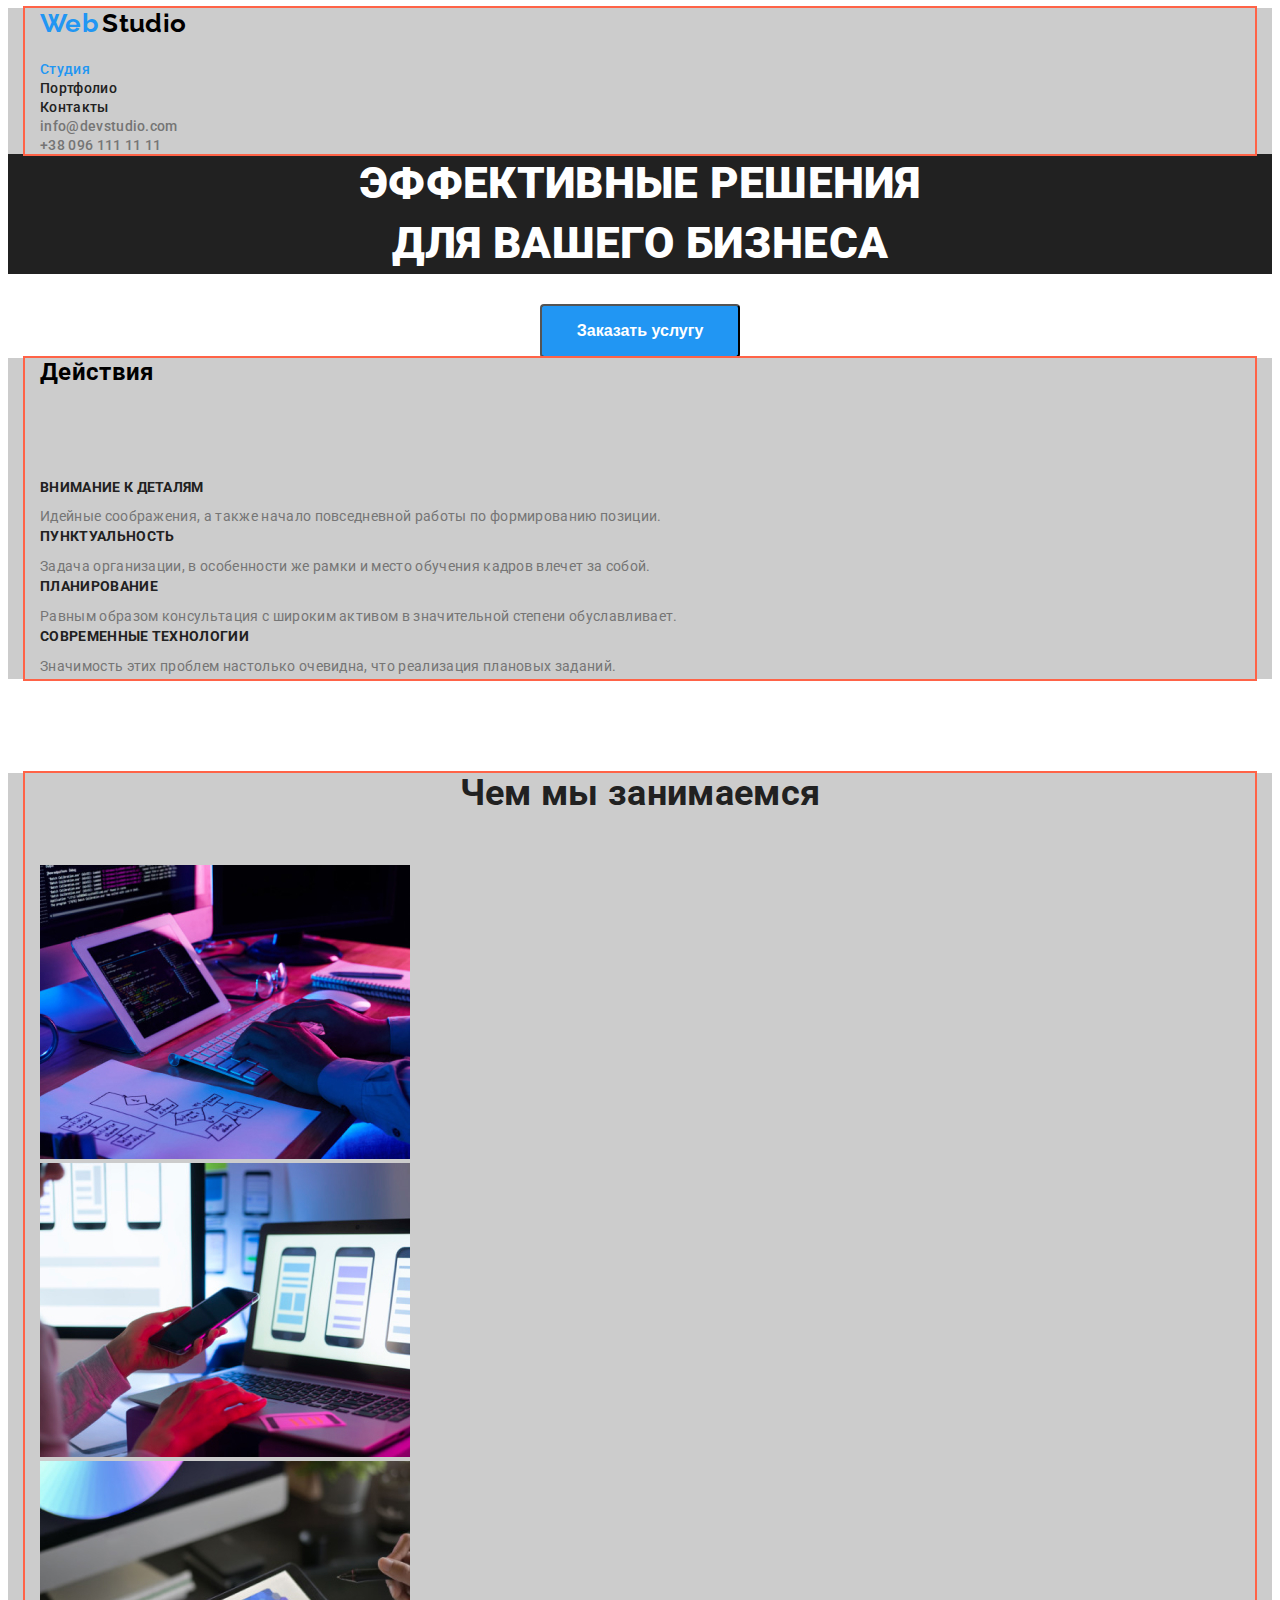
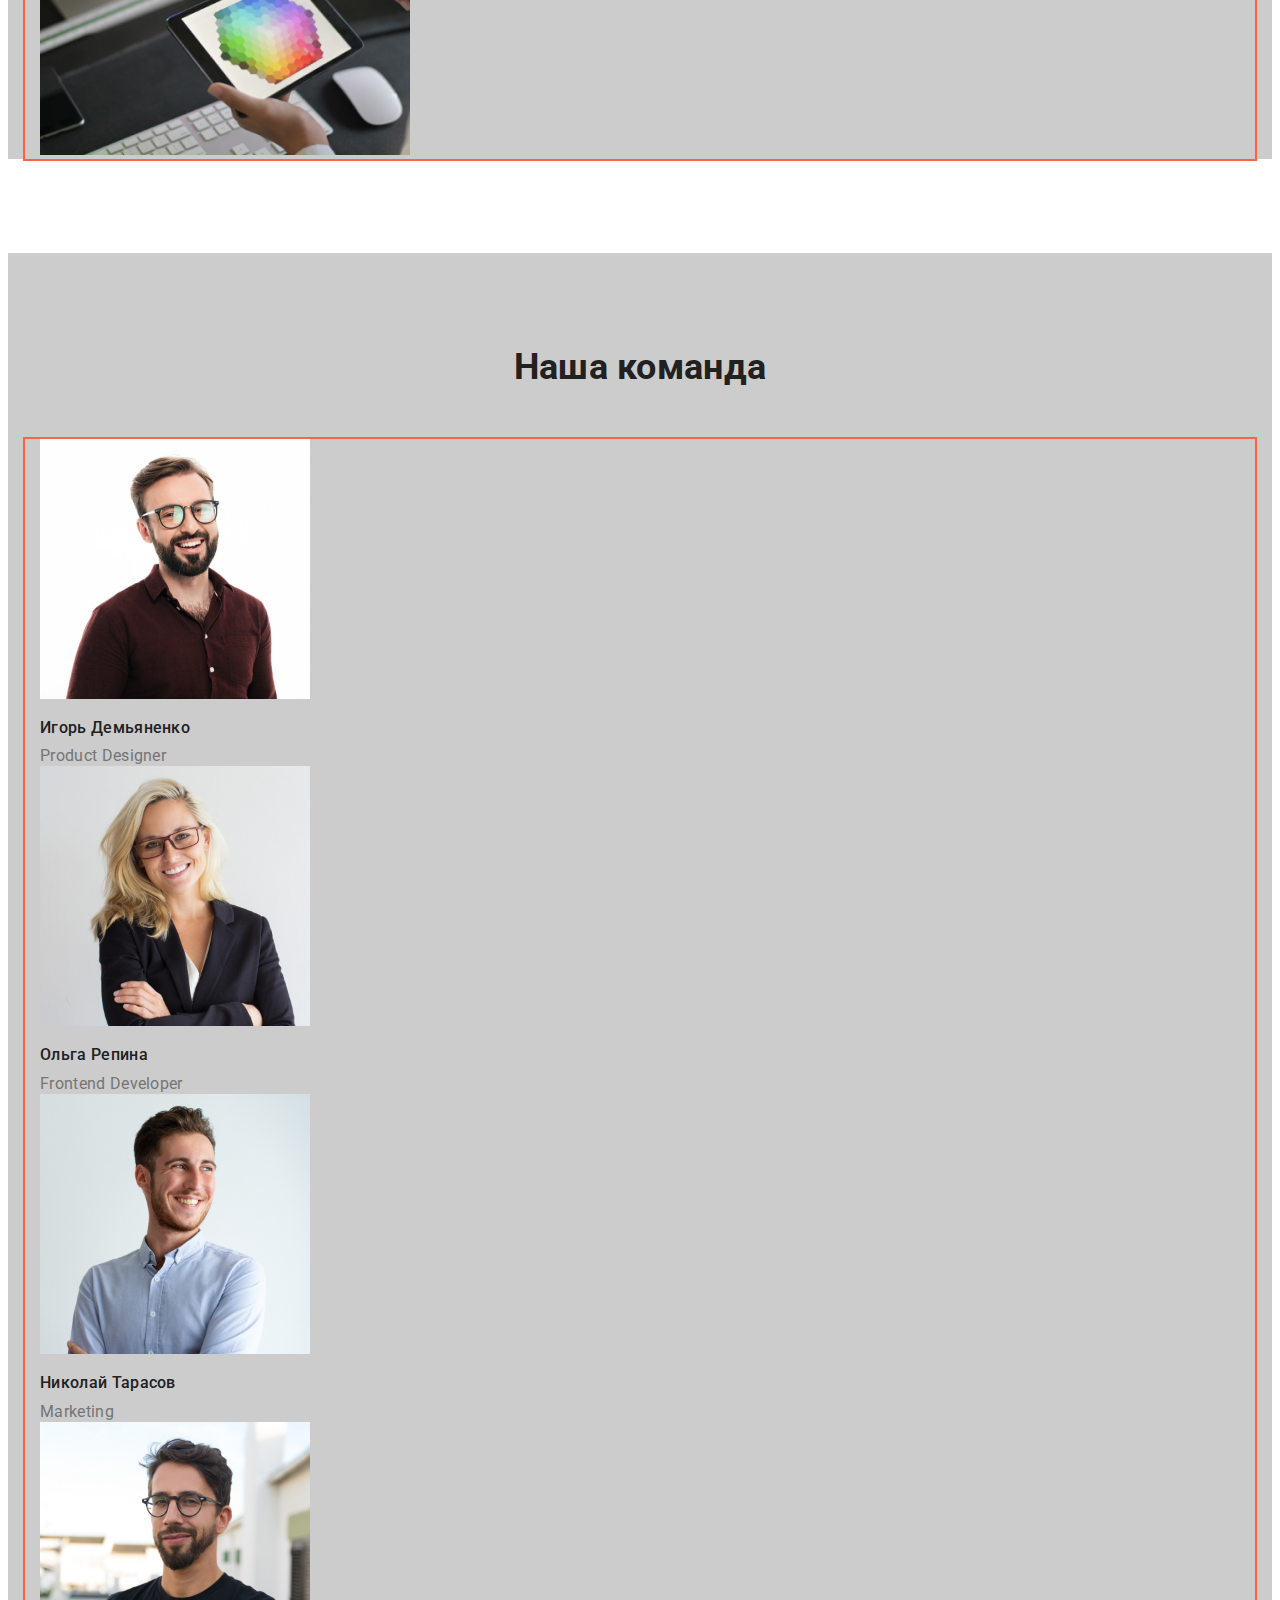
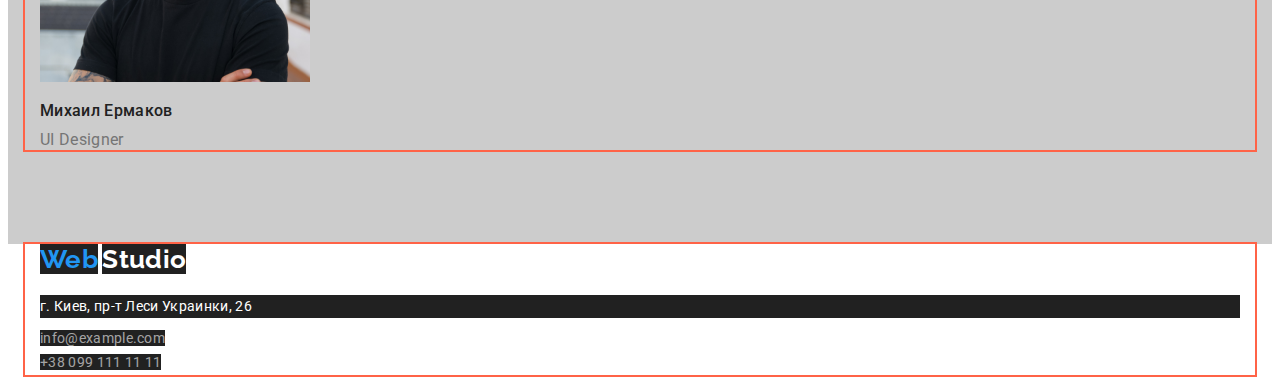
==== index.html @ 110a25e8 "финал1" ====
<!DOCTYPE html>
<html lang="ru">
<head>
    <meta charset="UTF-8">
    <meta name="viewport" content="width=device-width, initial-scale=1.0">
    <title>Document</title>
    <link rel="preconnect" href="https://fonts.gstatic.com">
    <link href="https://fonts.googleapis.com/css2?family=Raleway:wght@700&family=Roboto:wght@400;500;700;900&display=swap"
        rel="stylesheet">
    <link rel="stylesheet" href="./scc/common.css">
    <link rel="stylesheet" href="./scc/main.css">

</head>
<body class="page">
    <!--Шапка сайта-->
    <header class="head">
        <div class="container">
            <nav>
                <a href="./index.html" class="logo"> 
                    <span class="accent-web">Web</span>
                    <span class="accent-studio">Studio</span> 
                </a>
        
                <ul class="site-nav">
                    <li><a href="/" class="link current">Студия</a></li>
                    <li><a href="./portfolio.html" class="link">Портфолио</a></li>
                    <li><a href="/" class="link">Контакты</a></li>
                </ul>
            </nav>    
        
                <ul class="web-link">
                    <li><a href="mailto:info@devstudio.com" class="link-mail">info@devstudio.com</a></li>
                    <li><a href="tel:+380961111111" class="link-tel">+38 096 111 11 11</a></li>
                </ul>
        </div>
       
    </header>

    <!--Герой-->
<main>

        <section class="hero">
            <h1 class="hero-title">ЭФФЕКТИВНЫЕ РЕШЕНИЯ <br /> ДЛЯ ВАШЕГО БИЗНЕСА</h1>
                <button class="service">
                   Заказать услугу 
                </button>
        </section>
    
    <!--Действия-->
    <section class="actions">
       <div class="container">
        <h2 class="section">Действия</h2>

        <ul class="paragraph">
            <li>
                <h3 class="paragraph-title">ВНИМАНИЕ К ДЕТАЛЯМ</h3>
                <p class="title">Идейные соображения, а также начало повседневной работы по формированию позиции.</p>
            </li>
            <li>
                <h3  class="paragraph-title">ПУНКТУАЛЬНОСТЬ</h3>
                <p class="title">Задача организации, в особенности же рамки и место обучения кадров влечет за собой.</p>
            </li>
            <li>
                <h3  class="paragraph-title">ПЛАНИРОВАНИЕ</h3>
                <p class="title">Равным образом консультация с широким активом в значительной степени обуславливает.</p>
            </li>
            <li>
                <h3 class="paragraph-title">СОВРЕМЕННЫЕ ТЕХНОЛОГИИ</h3>
                <p class="title">Значимость этих проблем настолько очевидна, что реализация плановых заданий.</p>
            </li>
        </ul>
       </div>
    </section>
    <!--Чем мы занимаемся-->
    <section class="section">
        <div class="container">
            <h2 class="section-title">Чем мы занимаемся</h2>
            <ul>
                <li>
                    <img src="./images/box1.jpg" alt="делает вёрстку на компьютере" width="370"> 
                </li>
                <li>
                    <img src="./images/box2.jpg" alt="синхронизирует смартфон с компьютером" width="370">
                </li>
                <li>
                    <img src="./images/box3.jpg" alt="рисует на планшете" width="370">
                </li>
            </ul>
        </div>
       
    </section>
    <!--Наша команда-->
    <section class="section command">
        <h2 class="section-title">Наша команда</h2>
        <div class="container">
                    <ul class="command-list">
                        <li>
                            <img src="./images/img1.jpg" alt="фото игоря" width="270">
                            <h3 class="command-person">Игорь Демьяненко</h3>
                            <p class="title">Product Designer</p>
                        </li>
                        <li>
                            <img src="./images/img2.jpg" alt="фото ольги" width="270">
                            <h3 class="command-person">Ольга Репина</h3>
                            <p class="title">Frontend Developer</p>
                        </li>
                        <li>
                            <img src="./images/img3.jpg" alt="фото николая" width="270">
                            <h3 class="command-person">Николай Тарасов</h3>
                            <p class="title">Marketing</p>
                        </li>
                        <li>
                            <img src="./images/img4.jpg" alt="фото михаила" width="270">
                            <h3 class="command-person">Михаил Ермаков</h3>
                            <p class="title">UI Designer</p>
                        </li>
                    </ul>
            
        </div>
       
    </section>
</main>
    <!--Подвал-->
  <footer class="footer">

    <div class="container">
        <a href="./index.html" class="logo">
            <span class="footer-web">Web</span>
            <span class="footer-studio">Studio</span>
        </a>
        
        <address class="address">
             г. Киев, пр-т Леси Украинки, 26
        </address>
    
        <address class="web-link">
            <a href="mailto:info@example.com" class="footer-mail">info@example.com</a><br />
            <a href="tel:+380991111111" class="footer-tel">+38 099 111 11 11</a>
        </address>
    </div>
  </footer>    
</body>
</html>
---- scc/common.css ----
:root {
  --primary-text-color: #212121;
  --title-text-color: #757575;
  --accent-color: #2196f3;
  --background-color: #ffffff;
}

.page {
  background-color: var(--background-color);

  font-family: Roboto, sans-serif;
  letter-spacing: 0.02em;
}

a {
  text-decoration: none;
}

li {
  list-style: none;
}

ul {
  padding: 0;
  margin: 0;
}

p{
  padding: 0;
  margin: 0;
}

/* Header */

.head {
  background-color: #cccccc;

}

.container {
  padding-left: 15px;
  padding-right: 15px;

  margin-left: auto;
  margin-right: auto;
  width: 1200px;
  outline: 2px solid tomato;

}

/* Logo */

.accent-web {
  color: var(--accent-color);
  font-family: Raleway, sans-serif;

  font-weight: 700;
  font-size: 26px;
  line-height: 1.19;
}

.accent-studio {
  color: #000000;
  font-family: Raleway, sans-serif;

  font-weight: 700;
  font-size: 26px;
  line-height: 1.19;
}

.accent-studio:hover {
  color: var(--accent-color);
}
/* site nav */
.site-nav a {
  color: var(--primary-text-color);

  font-weight: 500;
  font-size: 14px;
  line-height: 1.14;
}

.site-nav a:hover,
.site-nav a:focus {
  color: var(--accent-color);
}

.site-nav .link.current {
  color: var(--accent-color);
}

.web-link .link-mail {
  color: var(--title-text-color);

  font-weight: 500;
  font-size: 14px;
  line-height: 1.14;
}

.web-link .link-mail:hover,
.web-link .link-mail:focus {
  color: var(--accent-color);
}

.web-link .link-tel {
  color: var(--title-text-color);

  font-weight: 500;
  font-size: 14px;
  line-height: 1.14;
}

.web-link .link-tel:hover,
.web-link .link-tel:focus {
  color: var(--accent-color);
}

/* Footer */

.logo {
  display: inline-block;
  margin-bottom: 20px;
}

.footer-web {
  color: var(--accent-color);
  background-color: var(--primary-text-color);
  font-family: Raleway, sans-serif;

  font-weight: 700;
  font-size: 26px;
  line-height: 1.19;
}

.footer-studio {
  color: var(--background-color);
  background-color: var(--primary-text-color);
  font-family: Raleway, sans-serif;

  font-weight: 700;
  font-size: 26px;
  line-height: 1.19;
}

.footer-studio:hover {
  color: var(--accent-color);
}

.address {
  margin-bottom: 9px;

  color: var(--background-color);
  background-color: var(--primary-text-color);

  font-style: normal;
  font-weight: normal;
  font-size: 14px;
  line-height: 1.71;
}

.footer-mail {
  margin-bottom: 9px;

  color: rgba(255, 255, 255, 0.6);
  background-color: var(--primary-text-color);

  font-style: normal;
  font-weight: normal;
  font-size: 14px;
  line-height: 1.71;
}

.web-link .footer-mail:hover,
.web-link .footer-mail:focus {
  color: var(--accent-color);
}

.footer-tel {
  color: rgba(255, 255, 255, 0.6);
  background-color: var(--primary-text-color);

  font-style: normal;
  font-weight: normal;
  font-size: 14px;
  line-height: 1.71;
}

.web-link .footer-tel:hover,
.web-link .footer-tel:focus {
  color: var(--accent-color);
}
---- scc/main.css ----
/* Герой */

.hero {
  text-align: center;
}

.hero-title {
  margin-top: 0;
  margin-bottom: 30px;

  color: var(--background-color);
  background-color: var(--primary-text-color);

  font-weight: 900;
  font-size: 44px;
  line-height: 1.36;
  }

/* button */
.service {
  display: inline-block;
  border-radius: 4px;
  padding: 10px 32px;
  min-width: 200px;

  background-color: var(--accent-color);
  color: var(--background-color);

  font-weight: 700;
  font-size: 16px;
  line-height: 1.87;
  text-align: center;
}

/* заголовки */
.section-title {
  margin-top: 0;
  margin-bottom: 50px;

  color: var(--primary-text-color);

  font-weight: 700;
  font-size: 36px;
  line-height: 1.16;
  text-align: center;
}

/* paragraph */

.actions {
  margin-bottom: 94px;

  background-color: #ccc;
}

.section {
  margin-top: 0;
  margin-bottom: 94px;


  background-color: #ccc;
}

.paragraph-title {
  margin-top: 0;
  margin-bottom: 10px;

  color: var(--primary-text-color);

  font-weight: 700;
  font-size: 14px;
  line-height: 1.14;
}

.paragraph .title {
  color: var(--title-text-color);

  font-weight: 400;
  font-size: 14px;
  line-height: 1.71;
}

/* command-list */

.command {
  padding-top: 94px;
  padding-bottom: 94px;
  margin-bottom: 0;


}


.command-person {
  margin-bottom: 10px;

  color: var(--primary-text-color);

  font-weight: 500;
  font-size: 16px;
  line-height: 1.18;
}

.command-list .title {
  color: var(--title-text-color);

  font-weight: 400;
  font-size: 16px;
  line-height: 1.18;
}
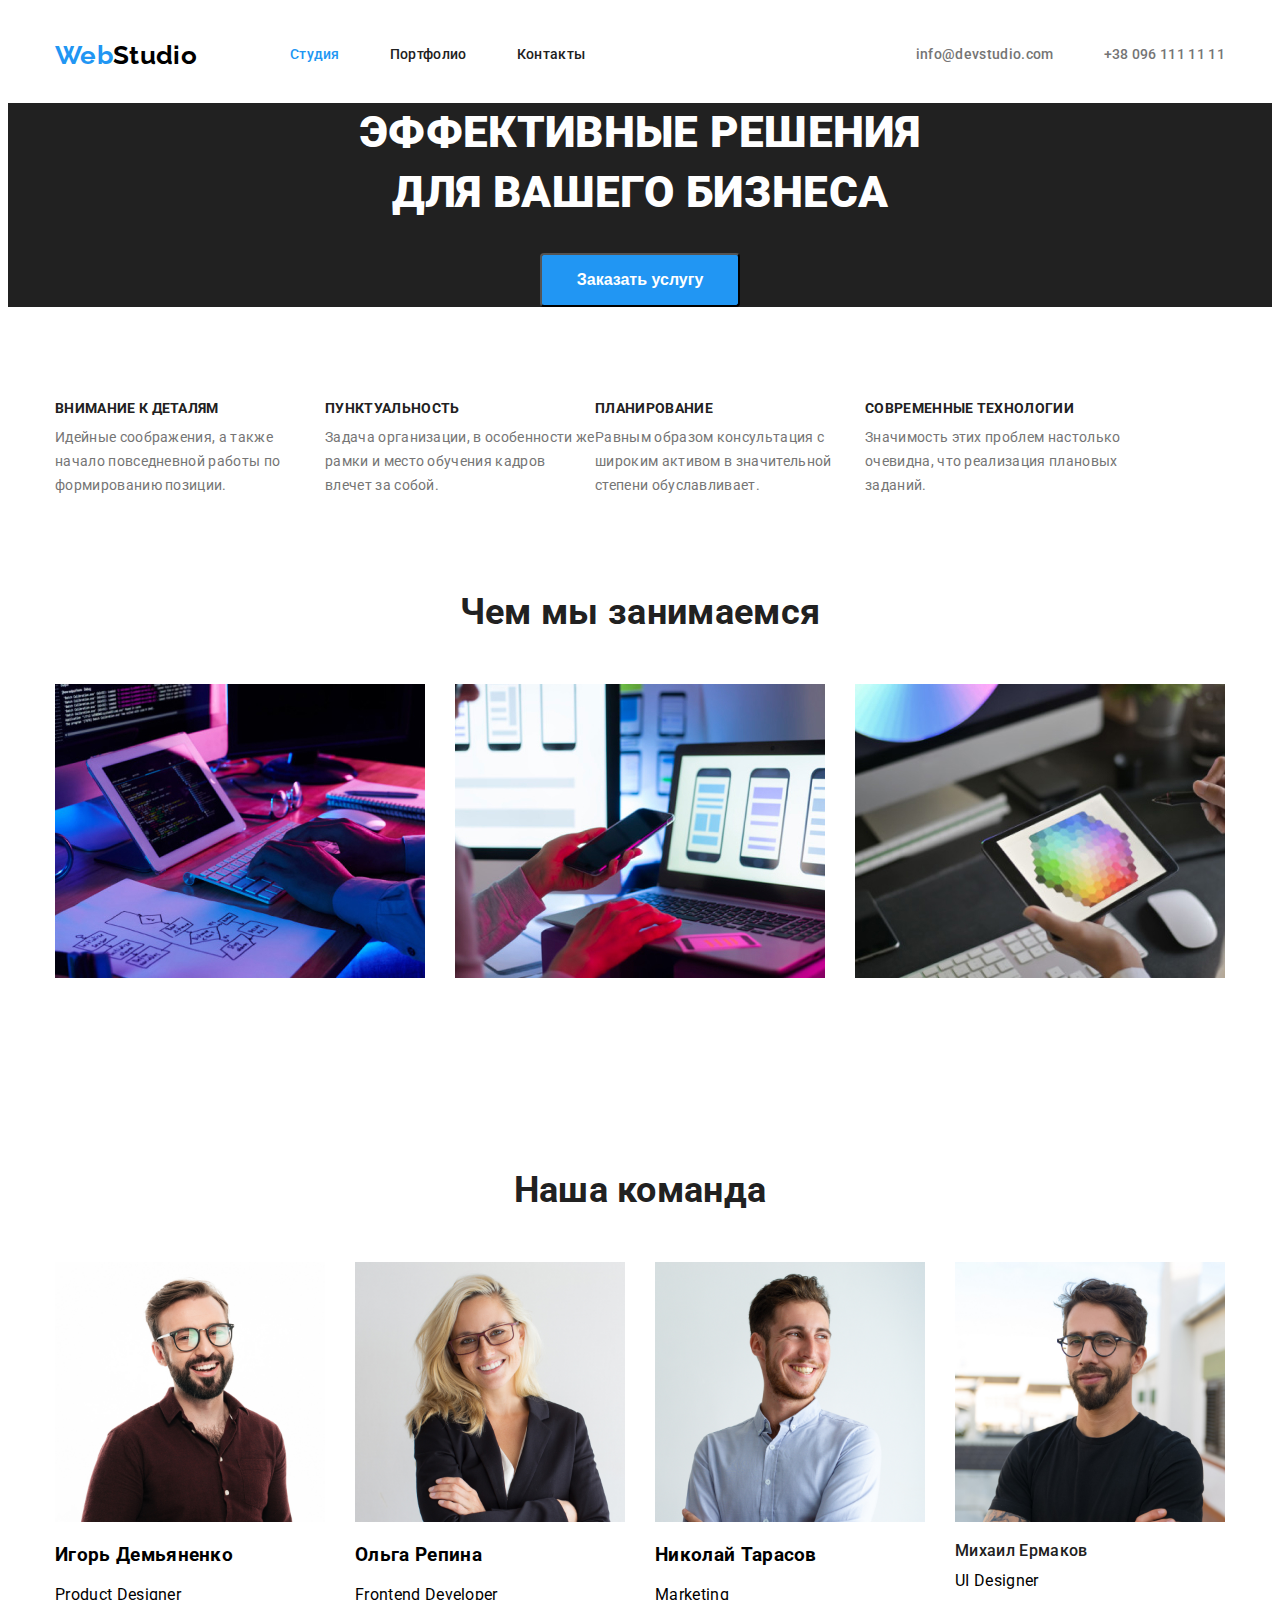
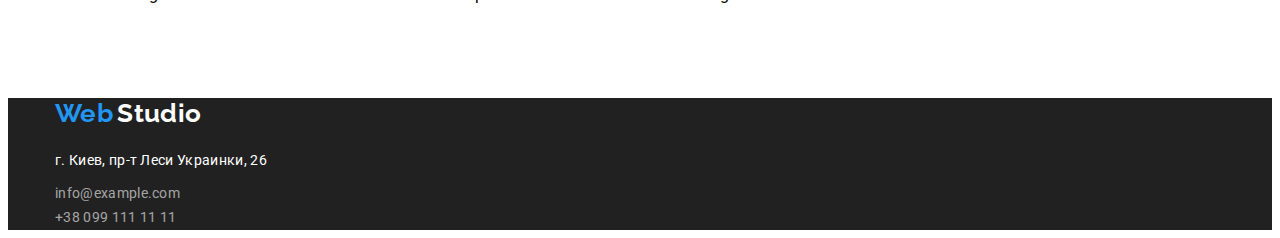
==== commit b5b0165c: "финал3" ====
--- a/index.html
+++ b/index.html
@@ -14,23 +14,24 @@
 <body class="page">
     <!--Шапка сайта-->
     <header class="head">
-        <div class="container">
-            <nav>
+        <div class="container main-nav">
+            <nav class="nav-points">
+                
                 <a href="./index.html" class="logo"> 
                     <span class="accent-web">Web</span>
                     <span class="accent-studio">Studio</span> 
                 </a>
         
                 <ul class="site-nav">
-                    <li><a href="/" class="link current">Студия</a></li>
-                    <li><a href="./portfolio.html" class="link">Портфолио</a></li>
-                    <li><a href="/" class="link">Контакты</a></li>
+                    <li class="item"><a href="/" class="link current">Студия</a></li>
+                    <li class="item"><a href="./portfolio.html" class="link">Портфолио</a></li>
+                    <li class="item"><a href="/" class="link">Контакты</a></li>
                 </ul>
             </nav>    
         
                 <ul class="web-link">
-                    <li><a href="mailto:info@devstudio.com" class="link-mail">info@devstudio.com</a></li>
-                    <li><a href="tel:+380961111111" class="link-tel">+38 096 111 11 11</a></li>
+                    <li class="item"><a href="mailto:info@devstudio.com" class="link-mail">info@devstudio.com</a></li>
+                    <li class="item"><a href="tel:+380961111111" class="link-tel">+38 096 111 11 11</a></li>
                 </ul>
         </div>
        
@@ -40,31 +41,34 @@
 <main>
 
         <section class="hero">
-            <h1 class="hero-title">ЭФФЕКТИВНЫЕ РЕШЕНИЯ <br /> ДЛЯ ВАШЕГО БИЗНЕСА</h1>
+            <div class="container">
+                <h1 class="hero-title">ЭФФЕКТИВНЫЕ РЕШЕНИЯ <br /> ДЛЯ ВАШЕГО БИЗНЕСА</h1>
                 <button class="service">
-                   Заказать услугу 
+                    Заказать услугу
                 </button>
+            </div>
+            
         </section>
     
     <!--Действия-->
     <section class="actions">
        <div class="container">
-        <h2 class="section">Действия</h2>
+        <h2 class="section visually-hidden">Действия</h2>
 
         <ul class="paragraph">
-            <li>
+            <li class="item">
                 <h3 class="paragraph-title">ВНИМАНИЕ К ДЕТАЛЯМ</h3>
                 <p class="title">Идейные соображения, а также начало повседневной работы по формированию позиции.</p>
             </li>
-            <li>
+            <li class="item">
                 <h3  class="paragraph-title">ПУНКТУАЛЬНОСТЬ</h3>
                 <p class="title">Задача организации, в особенности же рамки и место обучения кадров влечет за собой.</p>
             </li>
-            <li>
+            <li class="item">
                 <h3  class="paragraph-title">ПЛАНИРОВАНИЕ</h3>
                 <p class="title">Равным образом консультация с широким активом в значительной степени обуславливает.</p>
             </li>
-            <li>
+            <li class="item">
                 <h3 class="paragraph-title">СОВРЕМЕННЫЕ ТЕХНОЛОГИИ</h3>
                 <p class="title">Значимость этих проблем настолько очевидна, что реализация плановых заданий.</p>
             </li>
@@ -75,14 +79,14 @@
     <section class="section">
         <div class="container">
             <h2 class="section-title">Чем мы занимаемся</h2>
-            <ul>
-                <li>
+            <ul class="work">
+                <li class="item">
                     <img src="./images/box1.jpg" alt="делает вёрстку на компьютере" width="370"> 
                 </li>
-                <li>
+                <li class="item">
                     <img src="./images/box2.jpg" alt="синхронизирует смартфон с компьютером" width="370">
                 </li>
-                <li>
+                <li class="item">
                     <img src="./images/box3.jpg" alt="рисует на планшете" width="370">
                 </li>
             </ul>
@@ -90,26 +94,26 @@
        
     </section>
     <!--Наша команда-->
-    <section class="section command">
-        <h2 class="section-title">Наша команда</h2>
+    <section class="section-command">
+        <h2 class="section-title list">Наша команда</h2>
         <div class="container">
                     <ul class="command-list">
-                        <li>
+                        <li class="item">
                             <img src="./images/img1.jpg" alt="фото игоря" width="270">
                             <h3 class="command-person">Игорь Демьяненко</h3>
                             <p class="title">Product Designer</p>
                         </li>
-                        <li>
+                        <li class="item">
                             <img src="./images/img2.jpg" alt="фото ольги" width="270">
                             <h3 class="command-person">Ольга Репина</h3>
                             <p class="title">Frontend Developer</p>
                         </li>
-                        <li>
+                        <li class="item">
                             <img src="./images/img3.jpg" alt="фото николая" width="270">
                             <h3 class="command-person">Николай Тарасов</h3>
                             <p class="title">Marketing</p>
                         </li>
-                        <li>
+                        <li class="item">
                             <img src="./images/img4.jpg" alt="фото михаила" width="270">
                             <h3 class="command-person">Михаил Ермаков</h3>
                             <p class="title">UI Designer</p>
@@ -124,7 +128,7 @@
   <footer class="footer">
 
     <div class="container">
-        <a href="./index.html" class="logo">
+        <a href="./index.html" class="footer-logo">
             <span class="footer-web">Web</span>
             <span class="footer-studio">Studio</span>
         </a>
@@ -133,7 +137,7 @@
              г. Киев, пр-т Леси Украинки, 26
         </address>
     
-        <address class="web-link">
+        <address class="footer-link">
             <a href="mailto:info@example.com" class="footer-mail">info@example.com</a><br />
             <a href="tel:+380991111111" class="footer-tel">+38 099 111 11 11</a>
         </address>
--- a/scc/common.css
+++ b/scc/common.css
@@ -1,3 +1,12 @@
+html {
+  box-sizing: border-box;
+}
+
+*,
+*::before {
+  box-sizing: border-box;
+}
+
 :root {
   --primary-text-color: #212121;
   --title-text-color: #757575;
@@ -25,17 +34,32 @@
   margin: 0;
 }
 
-p{
+p {
   padding: 0;
   margin: 0;
 }
 
+/* утилита спрятать */
+.visually-hidden {
+  position: absolute;
+  clip: rect(0 0 0 0);
+  width: 1px;
+  height: 1px;
+  margin: -1px;
+}
+
+/* main-nav */
+
+.main-nav {
+  display: flex;
+  align-items: center;
+}
+
 /* Header */
 
-.head {
+/* .head {
   background-color: #cccccc;
-
-}
+} */
 
 .container {
   padding-left: 15px;
@@ -44,11 +68,20 @@
   margin-left: auto;
   margin-right: auto;
   width: 1200px;
-  outline: 2px solid tomato;
-
+  /* outline: 2px solid tomato; */
 }
 
 /* Logo */
+
+.logo {
+  display: block;
+  padding-top: 32px;
+  padding-bottom: 32px;
+}
+
+.logo {
+  display: flex;
+}
 
 .accent-web {
   color: var(--accent-color);
@@ -71,8 +104,31 @@
 .accent-studio:hover {
   color: var(--accent-color);
 }
+
 /* site nav */
+
+.nav-points {
+  display: flex;
+}
+
+.site-nav {
+  display: flex;
+  margin-left: 93px;
+  align-items: center;
+}
+
+/* .site-nav .item {
+  background-color: tomato;
+} */
+
+.site-nav .item + .item {
+  margin-left: 50px;
+}
 .site-nav a {
+  display: block;
+  padding-top: 32px;
+  padding-bottom: 32px;
+
   color: var(--primary-text-color);
 
   font-weight: 500;
@@ -89,6 +145,21 @@
   color: var(--accent-color);
 }
 
+.web-link {
+  display: flex;
+  margin-left: auto;
+}
+
+.web-link .item + .item {
+  margin-left: 50px;
+}
+
+.web-link a {
+  display: block;
+  padding-top: 32px;
+  padding-bottom: 32px;
+}
+
 .web-link .link-mail {
   color: var(--title-text-color);
 
@@ -117,14 +188,17 @@
 
 /* Footer */
 
-.logo {
+.footer {
+  background-color: var(--primary-text-color);
+}
+
+.footer-logo {
   display: inline-block;
   margin-bottom: 20px;
 }
 
 .footer-web {
   color: var(--accent-color);
-  background-color: var(--primary-text-color);
   font-family: Raleway, sans-serif;
 
   font-weight: 700;
@@ -134,7 +208,6 @@
 
 .footer-studio {
   color: var(--background-color);
-  background-color: var(--primary-text-color);
   font-family: Raleway, sans-serif;
 
   font-weight: 700;
@@ -150,7 +223,6 @@
   margin-bottom: 9px;
 
   color: var(--background-color);
-  background-color: var(--primary-text-color);
 
   font-style: normal;
   font-weight: normal;
@@ -162,7 +234,6 @@
   margin-bottom: 9px;
 
   color: rgba(255, 255, 255, 0.6);
-  background-color: var(--primary-text-color);
 
   font-style: normal;
   font-weight: normal;
@@ -170,14 +241,13 @@
   line-height: 1.71;
 }
 
-.web-link .footer-mail:hover,
-.web-link .footer-mail:focus {
+.footer-link .footer-mail:hover,
+.footer-link .footer-mail:focus {
   color: var(--accent-color);
 }
 
 .footer-tel {
   color: rgba(255, 255, 255, 0.6);
-  background-color: var(--primary-text-color);
 
   font-style: normal;
   font-weight: normal;
@@ -185,8 +255,7 @@
   line-height: 1.71;
 }
 
-.web-link .footer-tel:hover,
-.web-link .footer-tel:focus {
-  color: var(--accent-color);
-}
-
+.footer-link .footer-tel:hover,
+.footer-link .footer-tel:focus {
+  color: var(--accent-color);
+}
--- a/scc/main.css
+++ b/scc/main.css
@@ -2,6 +2,9 @@
 
 .hero {
   text-align: center;
+  margin-bottom: 94px;
+
+  background-color: var(--primary-text-color);
 }
 
 .hero-title {
@@ -9,12 +12,11 @@
   margin-bottom: 30px;
 
   color: var(--background-color);
-  background-color: var(--primary-text-color);
 
   font-weight: 900;
   font-size: 44px;
   line-height: 1.36;
-  }
+}
 
 /* button */
 .service {
@@ -30,7 +32,10 @@
   font-size: 16px;
   line-height: 1.87;
   text-align: center;
+
+  cursor:pointer
 }
+
 
 /* заголовки */
 .section-title {
@@ -47,18 +52,25 @@
 
 /* paragraph */
 
+.paragraph {
+  display: flex;
+  flex-wrap: wrap;
+}
+
+.paragraph .item {
+  width: 270px;
+}
+
 .actions {
   margin-bottom: 94px;
 
-  background-color: #ccc;
+  /* background-color: #ccc; */
 }
 
 .section {
   margin-top: 0;
-  margin-bottom: 94px;
 
-
-  background-color: #ccc;
+  /* background-color: #ccc; */
 }
 
 .paragraph-title {
@@ -80,16 +92,45 @@
   line-height: 1.71;
 }
 
+.work {
+  display: flex;
+  flex-wrap: wrap;
+  margin-bottom: 94px;
+}
+
+.work > .item {
+  width: 370px;
+  margin-right: 30px;
+  margin-bottom: 30px;
+}
+
+.work > .item:nth-child(3n) {
+  margin-right: 0;
+}
+
+.work > .item:nth-last-child(-n + 3) {
+  margin-bottom: 0;
+}
+
 /* command-list */
 
-.command {
+.list {
   padding-top: 94px;
-  padding-bottom: 94px;
-  margin-bottom: 0;
-
-
 }
 
+.command-list {
+  display: flex;
+  flex-wrap: wrap;
+}
+
+.command-list > .item {
+  width: 270px;
+  margin-right: 30px;
+  margin-bottom: 94px;
+}
+
+.command-list > .item:nth-child(4n) {
+  margin-right: 0;
 
 .command-person {
   margin-bottom: 10px;
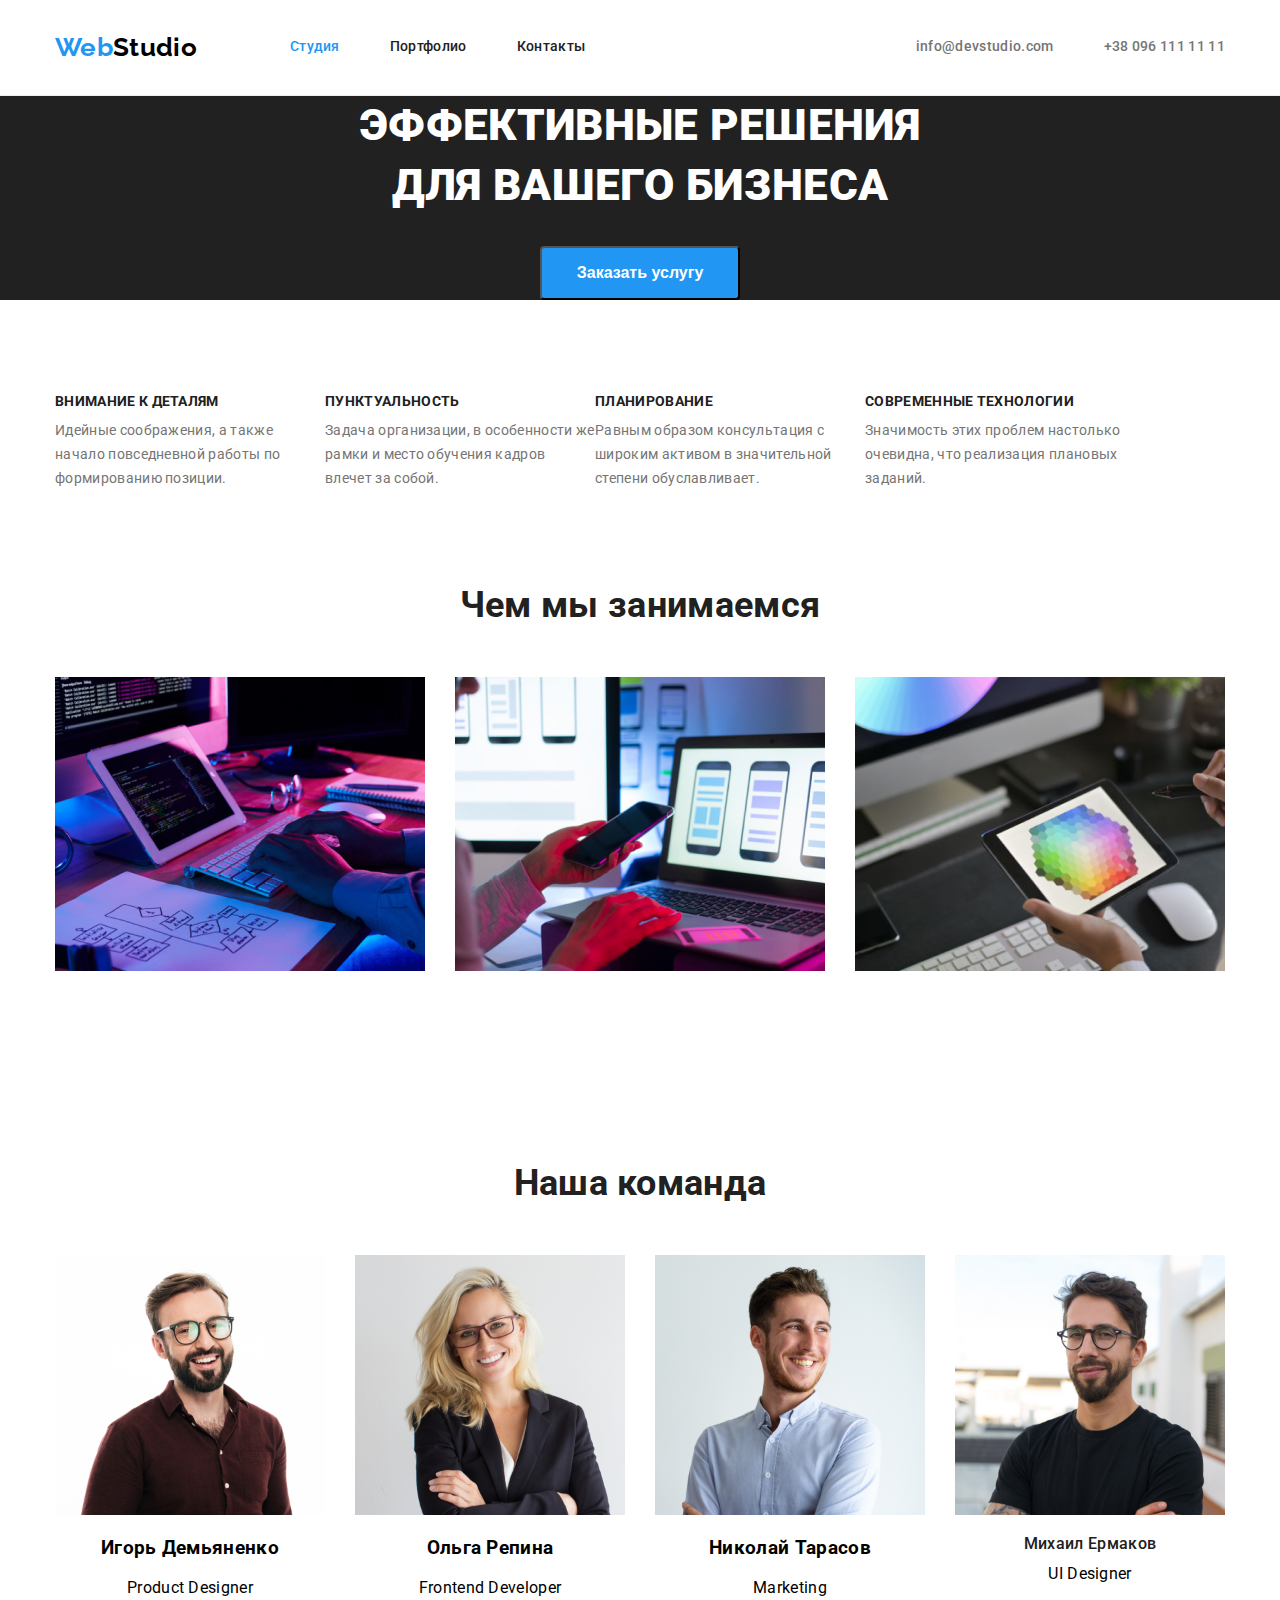
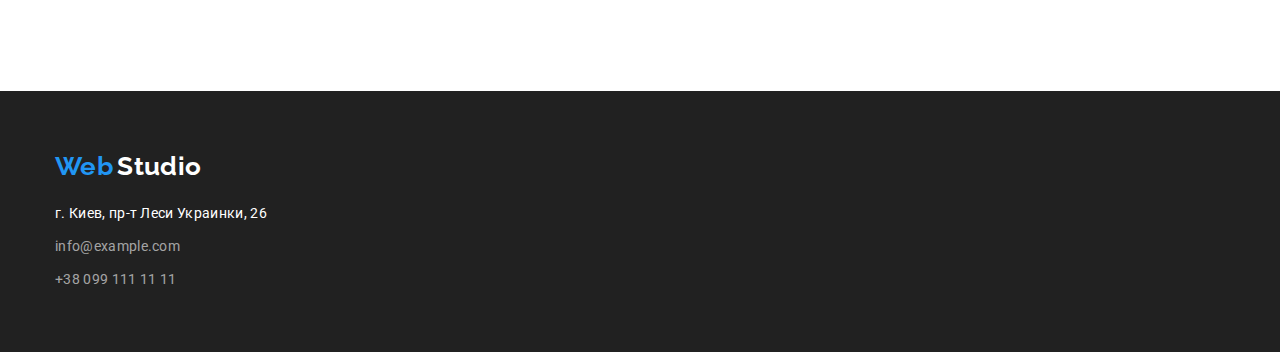
==== commit 0969e12d: "финал4" ====
--- a/index.html
+++ b/index.html
@@ -94,8 +94,8 @@
        
     </section>
     <!--Наша команда-->
-    <section class="section-command">
-        <h2 class="section-title list">Наша команда</h2>
+    <section class="section-command list">
+        <h2 class="section-title">Наша команда</h2>
         <div class="container">
                     <ul class="command-list">
                         <li class="item">
--- a/scc/common.css
+++ b/scc/common.css
@@ -19,6 +19,7 @@
 
   font-family: Roboto, sans-serif;
   letter-spacing: 0.02em;
+  margin: 0;
 }
 
 a {
@@ -48,6 +49,12 @@
   margin: -1px;
 }
 
+.head {
+  border-bottom-width: 1px;
+  border-bottom-style: solid;
+  border-bottom-color: #ececec;
+}
+
 /* main-nav */
 
 .main-nav {
@@ -189,6 +196,9 @@
 /* Footer */
 
 .footer {
+  padding-top: 60px;
+  padding-bottom: 60px;
+
   background-color: var(--primary-text-color);
 }
 
@@ -231,6 +241,7 @@
 }
 
 .footer-mail {
+  display: inline-block;
   margin-bottom: 9px;
 
   color: rgba(255, 255, 255, 0.6);
--- a/scc/main.css
+++ b/scc/main.css
@@ -116,6 +116,7 @@
 
 .list {
   padding-top: 94px;
+  padding-bottom: 94px;
 }
 
 .command-list {
@@ -126,7 +127,7 @@
 .command-list > .item {
   width: 270px;
   margin-right: 30px;
-  margin-bottom: 94px;
+  text-align: center;
 }
 
 .command-list > .item:nth-child(4n) {
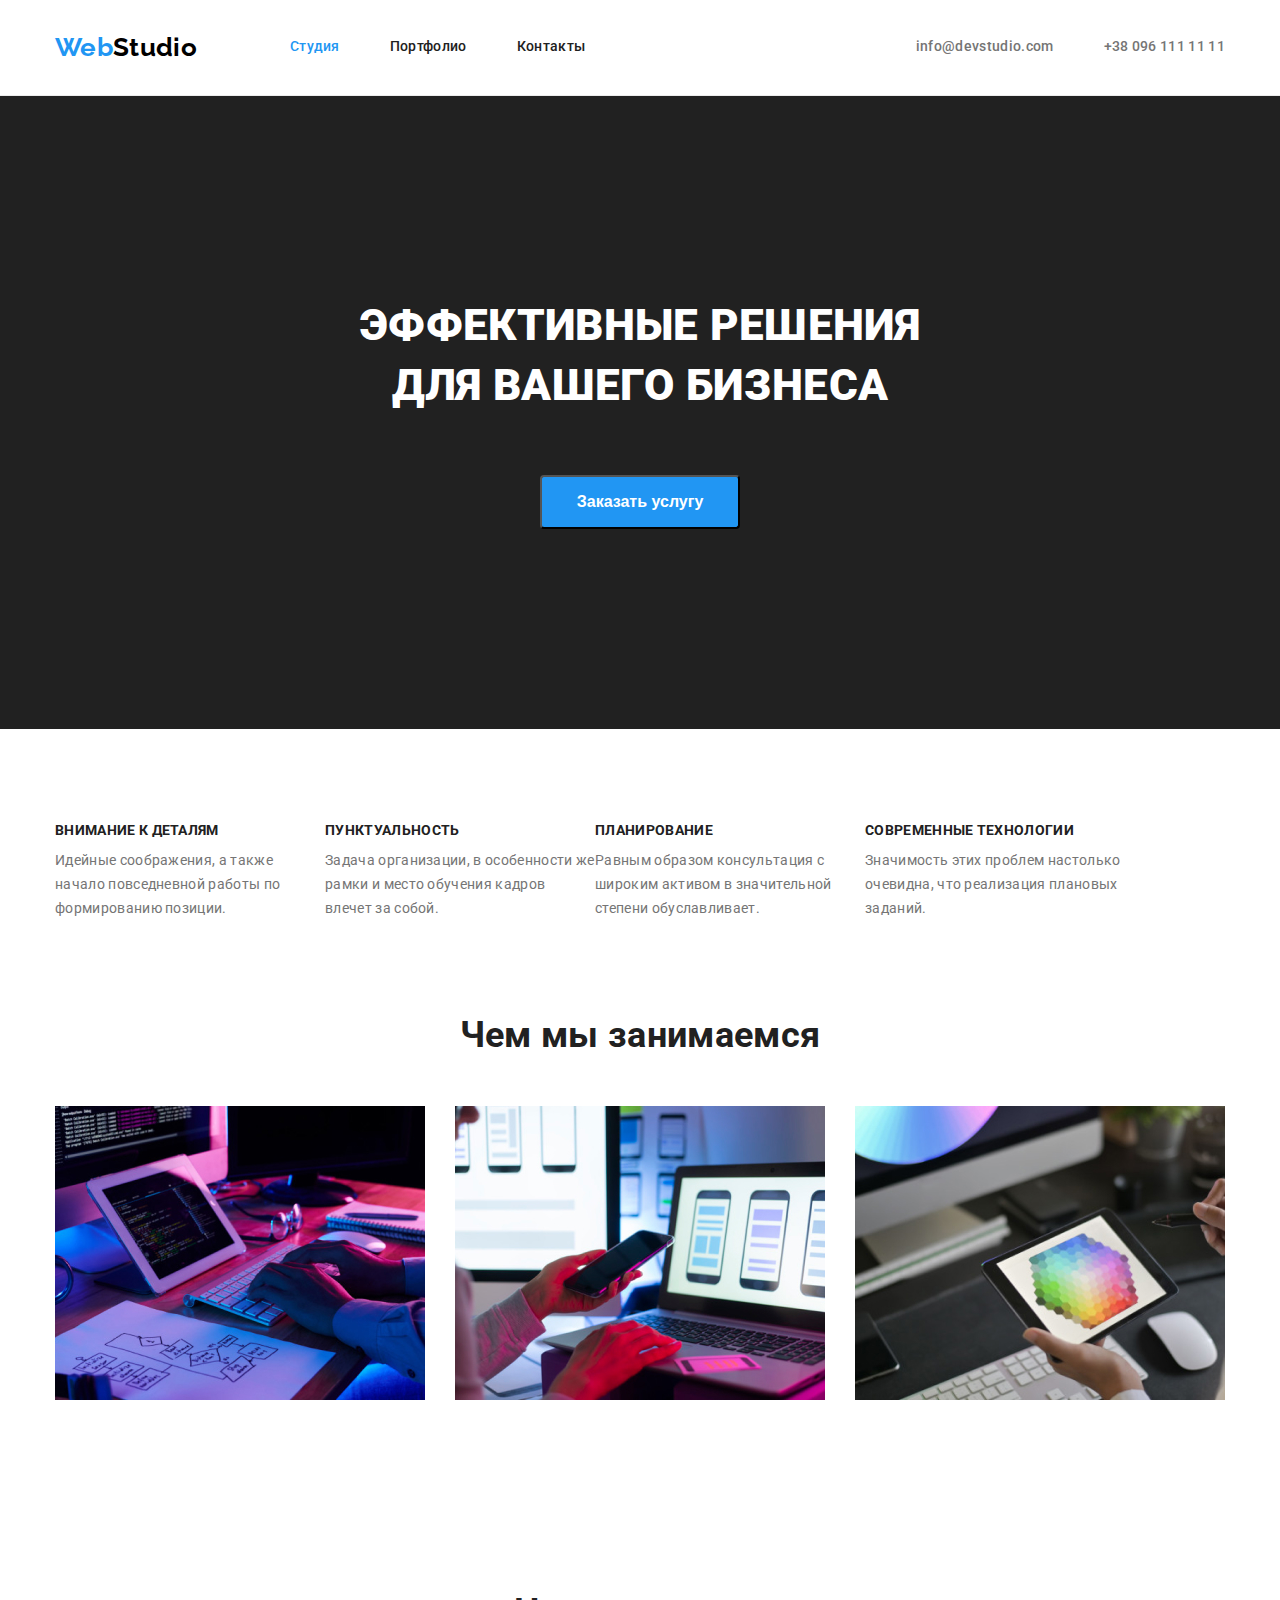
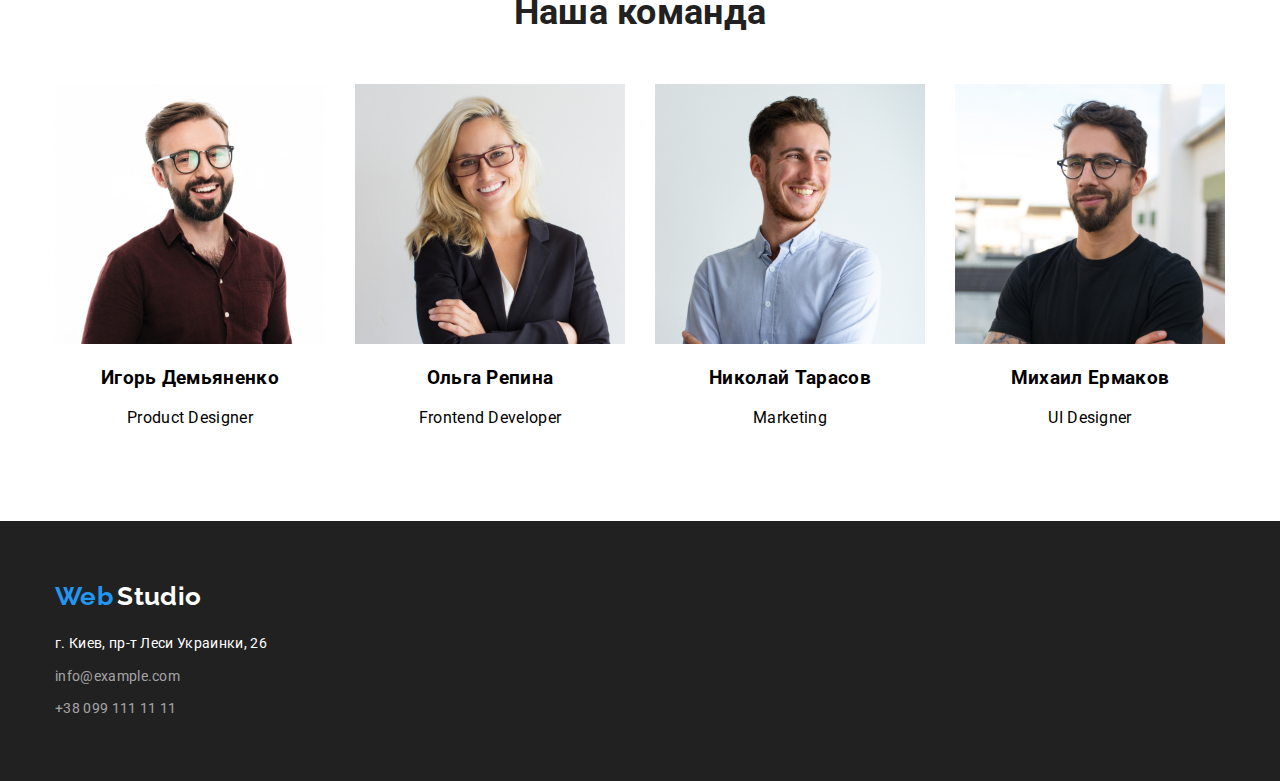
==== commit 210aa848: "финал5" ====
--- a/index.html
+++ b/index.html
@@ -94,7 +94,7 @@
        
     </section>
     <!--Наша команда-->
-    <section class="section-command list">
+    <section class="section-command">
         <h2 class="section-title">Наша команда</h2>
         <div class="container">
                     <ul class="command-list">
--- a/scc/main.css
+++ b/scc/main.css
@@ -2,14 +2,16 @@
 
 .hero {
   text-align: center;
-  margin-bottom: 94px;
+  padding-top: 200px;
+  padding-bottom: 200px;
+
 
   background-color: var(--primary-text-color);
 }
 
 .hero-title {
   margin-top: 0;
-  margin-bottom: 30px;
+  padding-bottom: 30px;
 
   color: var(--background-color);
 
@@ -40,7 +42,8 @@
 /* заголовки */
 .section-title {
   margin-top: 0;
-  margin-bottom: 50px;
+  margin-bottom: 0;
+  padding-bottom: 50px;
 
   color: var(--primary-text-color);
 
@@ -62,20 +65,25 @@
 }
 
 .actions {
-  margin-bottom: 94px;
+  padding-top: 94px;
+  padding-bottom: 94px;
 
   /* background-color: #ccc; */
 }
 
 .section {
+  padding-bottom: 94px;
   margin-top: 0;
+  margin-bottom: 0;
+
 
   /* background-color: #ccc; */
 }
 
 .paragraph-title {
   margin-top: 0;
-  margin-bottom: 10px;
+  margin-bottom: 0;
+  padding-bottom: 10px;
 
   color: var(--primary-text-color);
 
@@ -95,7 +103,6 @@
 .work {
   display: flex;
   flex-wrap: wrap;
-  margin-bottom: 94px;
 }
 
 .work > .item {
@@ -114,7 +121,7 @@
 
 /* command-list */
 
-.list {
+.section-command {
   padding-top: 94px;
   padding-bottom: 94px;
 }
@@ -133,7 +140,7 @@
 .command-list > .item:nth-child(4n) {
   margin-right: 0;
 
-.command-person {
+.section.command-person {
   margin-bottom: 10px;
 
   color: var(--primary-text-color);
